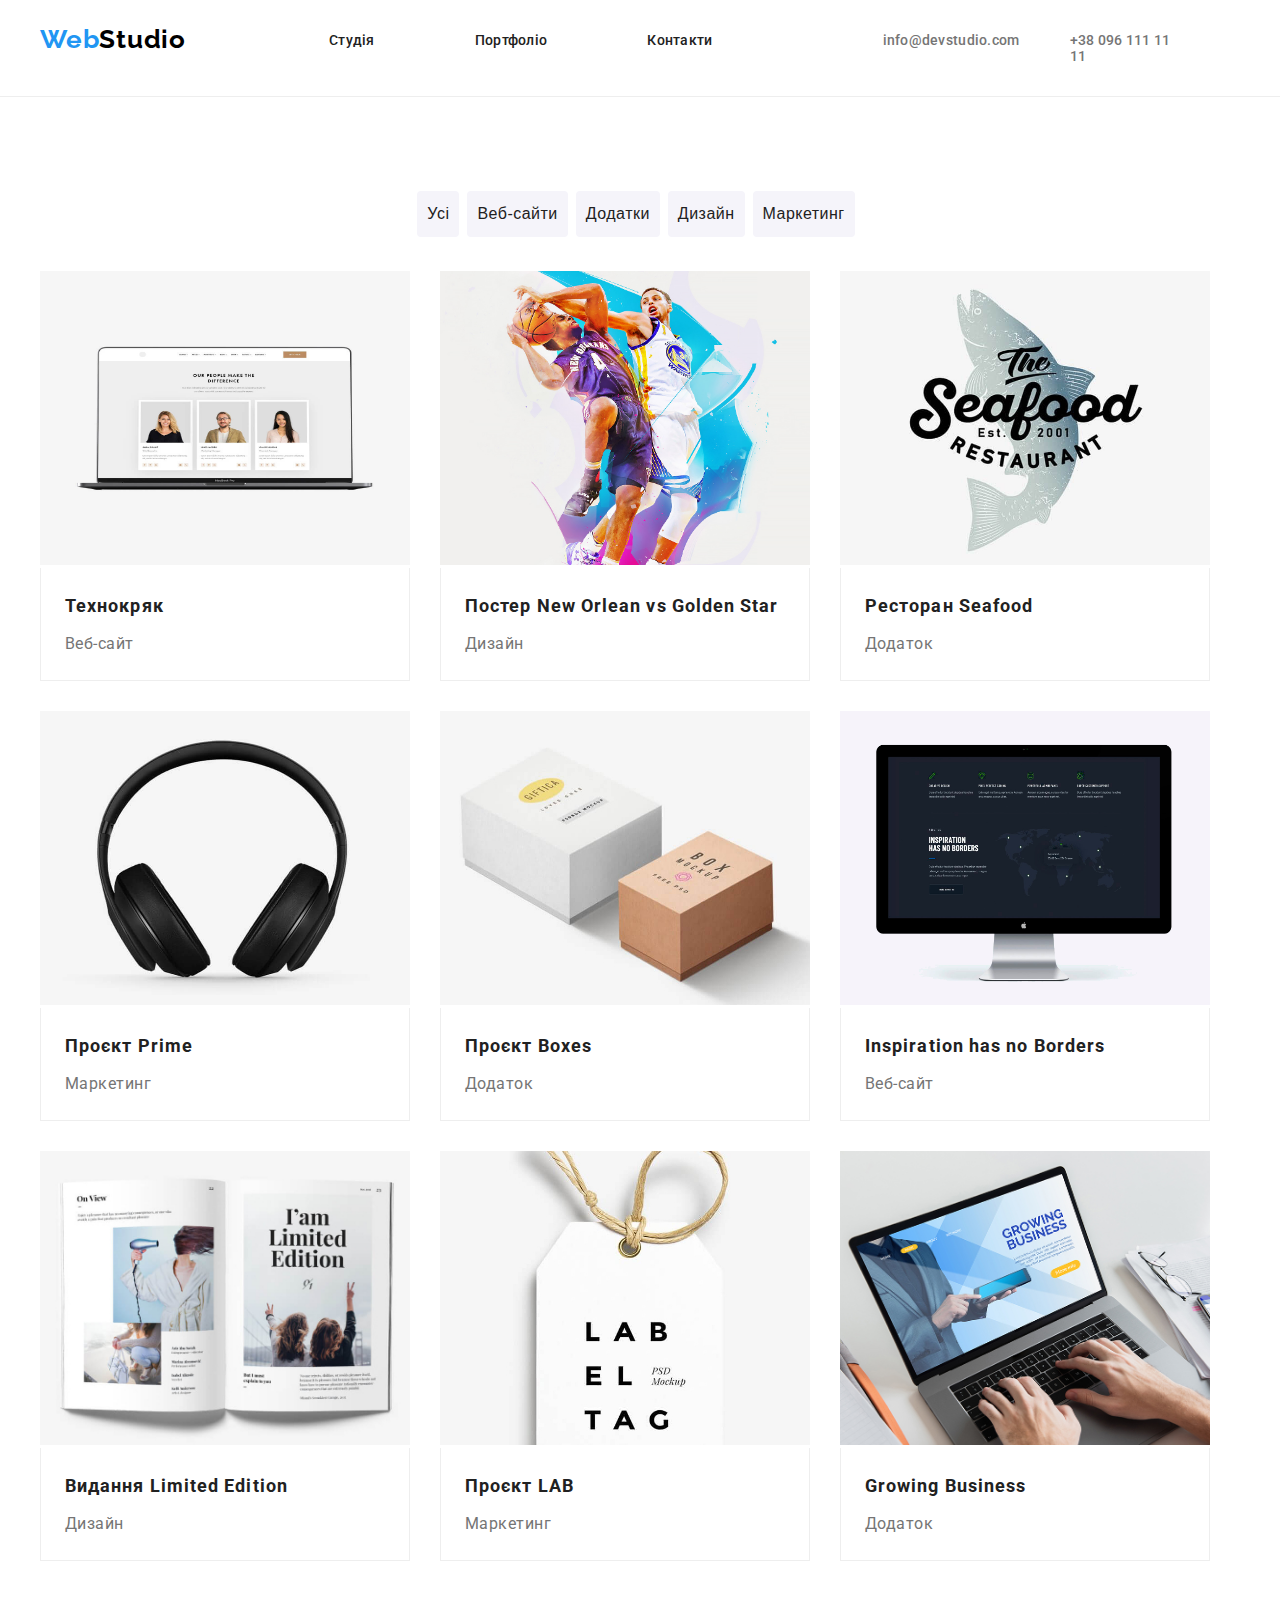
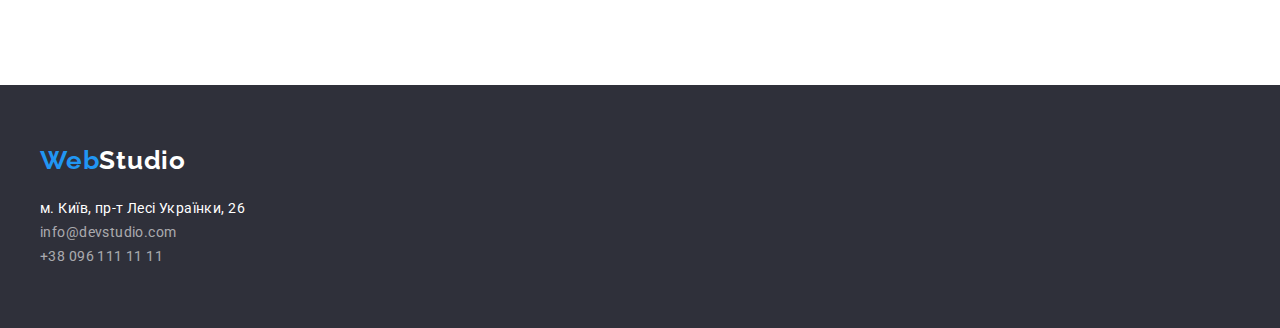
==== portfolio.html @ 60e3693d "main" ====
<!DOCTYPE html>
<html lang="en">
<head>
    <meta charset="UTF-8">
    <meta http-equiv="X-UA-Compatible" content="IE=edge">
    <meta name="viewport" content="width=device-width, initial-scale=1.0">
    <title>Портфоліо</title>
    <link rel="stylesheet" href="./css/style.css" />
        <link href="https://fonts.googleapis.com/css2?family=Roboto:wght@400;500;700;900&display=swap" rel="stylesheet"/>
        <link href="https://fonts.googleapis.com/css2?family=Raleway:wght@700&display=swap" rel="stylesheet">
</head>
<body>
            <!--HEADER-->
    <header class = "header">
            <div class = "container">
                <nav class = "header-direction">
                        <a href = "Logo" class = "logo">Web<span style = "color: black">Studio</span></a> 
                <ul class = "social-links">
                        <li><a href = "index.html">Студія</a></li>
                        <li><a href = "portfolio.html">Портфоліо</a></li>
                        <li><a href = "">Контакти</a></li>
                </ul>
                    <ul class = "contact">
                        <li><a href = "mailto: info@devstudio.com">info@devstudio.com</a></li>
                        <li><a href = "tel: +38 096 111 11 11">+38 096 111 11 11</a></li>
                    </ul>             
                </nav>
            </div>
    </header>
            <!--MAIN-->
<main>
    <section class = "selection">
            <div class = "container">
                <ul class = "portfolio-buttons-menu">
                    <li><button type ="button" class ="second-button">Усі</button></li>
                    <li><button type ="button" class ="second-button">Веб-сайти</button></li>
                    <li><button type ="button" class ="second-button">Додатки</button></li>
                    <li><button type ="button" class ="second-button">Дизайн</button></li>
                    <li><button type ="button" class ="second-button">Маркетинг</button></li>
                </ul>
                <ul class = "card-box">
                                    <!--1-->
                    <li class = "second-card">
                        <img src="./images/f1.jpg" class = "img" alt="Компьютер" />
                        <h3>Технокряк</h3>
                        <p>Веб-сайт</p>
                    </li>
                                    <!--2-->
                    <li class = "second-card">
                        <img src="./images/f2.jpg" class = "img" alt="Баскетбол"/>
                        <h3>Постер New Orlean vs Golden Star</h3>
                        <p>Дизайн</p>
                    </li>
                                    <!--3-->
                    <li class = "second-card">
                        <img src="./images/f3.jpg" class = "img" alt="Рыба"/>
                        <h3>Ресторан Seafood</h3>
                        <p>Додаток</p>
                    </li>
                                    <!--4-->
                    <li class = "second-card">
                        <img src="./images/f4.jpg" class = "img" alt="Наушники"/>
                        <h3>Проєкт Prime</h3>
                        <p>Маркетинг</p>
                    </li>
                                    <!--5-->
                    <li class = "second-card">
                        <img src="./images/f5.jpg" class = "img" alt="Коробки"/>
                        <h3>Проєкт Boxes</h3>
                        <p>Додаток</p>
                    </li>
                                    <!--6-->
                    <li class = "second-card">
                        <img src="./images/f6.jpg" class = "img" alt="Монитор"/>
                        <h3>Inspiration has no Borders</h3>
                        <p>Веб-сайт</p>
                    </li>
                                    <!--7-->
                    <li class = "second-card">
                        <img src="./images/f7.jpg" class = "img" alt="Журнал"/>
                        <h3>Видання Limited Edition</h3>
                        <p>Дизайн</p>
                    </li>
                                    <!--8-->
                    <li class = "second-card">
                        <img src="./images/f8.jpg" class = "img" alt="Бирка"/>
                        <h3>Проєкт LAB</h3>
                        <p>Маркетинг</p>
                    </li>
                                    <!--9-->
                    <li class = "second-card">
                        <img src="./images/f9.jpg" class = "img" alt="Ноутбук"/>
                        <h3>Growing Business</h3>
                        <p>Додаток</p>
                    </li>
                </ul>
    </section>
</main>
            <!--FOOTER-->
    <footer class = "footer">
            <div class = "footer-direction">
                <div class = "container">
                    <a href="logo" class = "footer-logo">Web<span style = "color: white">Studio</span></a>
                <address class = "footer-text">
                        <p>м. Київ, пр-т Лесі Українки, 26</p>
                            <ul>
                                <li><a href="mailto:info@devstudio.com">info@devstudio.com</a></li>
                                <li><a href="tel:+38 096 111 11 11">+38 096 111 11 11</a></li>
                            </ul>
                </address>
            </div>
        </div>
    </footer>      
</body>
</html>
---- css/style.css ----
html, body, div, span, applet, object, iframe,
h1, h2, h3, h4, h5, h6, p, blockquote, pre,
a, abbr, acronym, address, big, cite, code,
del, dfn, em, img, ins, kbd, q, s, samp,
small, strike, strong, sub, sup, tt, var,
b, u, i, center,
dl, dt, dd, ol, ul, li,
fieldset, form, label, legend, input, textarea,
table, caption, tbody, tfoot, thead, tr, th, td,
article, aside, canvas, details, embed, 
figure, figcaption, footer, header, hgroup, 
menu, nav, output, ruby, section, summary,
time, mark, audio, video {
	margin: 0;
	padding: 0;
	border: 0;
	font-size: 100%;
	font: inherit;
	vertical-align: baseline;
	box-sizing: border-box;
}
/* HTML5 display-role reset for older browsers */
article, aside, details, figcaption, figure, 
footer, header, hgroup, menu, nav, section {
	display: block;
}
body {
	line-height: 1;
}

a {
    text-decoration: none;
}

ol, ul {
	list-style: none;
}
blockquote, q {
	quotes: none;
}
blockquote:before, blockquote:after,
q:before, q:after {
	content: '';
	content: none;
}
table {
	border-collapse: collapse;
	border-spacing: 0;
}
body {
    font-family: "Roboto", sans-serif;
    background-color: var(--brand-main-color);
}

:root {
    --brand-main-color: #ffffff;
    --brand-text: #212121;
    --brand-allocations: #757575;
    --brand-link: #2196F3;
}



.container {
    display: flex;
    flex-direction: column;
    justify-content: center;
    align-items: center;
    margin: 0 auto;
    width: 1200px;
}

.selection {
    padding-top: 94px;
    padding-bottom: 94px;
}

.header {
    border-bottom: 1px;
    border-style: solid;
    border-color:#EEEEEE;
}
.header-direction {
    display: flex;
}
.logo {
    text-decoration: none;
    font-family: "Raleway";
    font-style: normal;
    font-weight: 700;
    font-size: 26px;
    line-height: 31px;
    letter-spacing: 0.03em;
    color: #2196F3;
    
    display: flex;
    margin-top: 24px;
    margin-bottom: 25px;
}
.social-links {
    list-style: none;

    display: flex;
    margin-left: 93px;

    margin-top: 32px;
    margin-bottom: 32px;
}
.social-links a {
    text-decoration: none;
    font-style: normal;
    font-size: 14px;
    line-height: 16px;
    font-weight: 500;
    letter-spacing: 0.02em;
    color: var(--brand-text);
    
    margin: 50px;
}
.social-links :hover {
    color: var(--brand-link);
}
.contact {
    list-style: none;

    display: flex;
    margin-left: 120px;
    margin-top: 32px;
    margin-bottom: 32px;
}
.contact a{
    text-decoration: none;
    font-style: normal;
    font-weight: 500;
    font-size: 14px;
    line-height: 16px;
    letter-spacing: 0.02em;
    color: var(--brand-allocations);

    margin-right: 50px;
}
.contact :hover {
    color: var(--brand-link);
}

.background {
    margin-top: 200px;
    margin-bottom: 200px;
}

.first-title {
    font-style: normal;
    font-weight: 900;
    font-size: 44px;
    line-height: 60px;
    text-align: center;
    letter-spacing: 0.06em;
    text-transform: uppercase;
    color: var(--brand-text);

    display: flex;
}

.button {
    width: 216px;
    height: 50px;
    background-color: var(--brand-link);
    border-radius: 4px;
    border: 0px;
        font-style: normal;
        font-weight: 700;
        font-size: 16px;
        line-height: 30px;
    color: white;
    box-shadow: 0px 4px 4px 0px #00000026;
    cursor: pointer;

    margin-top: 30px;
}

.information {
    display: flex;
    
}

.information h3 {
    font-size: 14px;
    font-style: normal;
    font-weight: 700;
    line-height: 16px;
    letter-spacing: 0.03em;
    text-transform: uppercase;
    color: var(--brand-text);
}

.information p {
    font-style: normal;
    font-weight: 400;
    font-size: 14px;
    line-height: 24px;
    letter-spacing: 0.03em;
    color: var(--brand-allocations);

    margin-right: 30px;
    margin-top: 10px;
}

.title {
    font-style: normal;
    font-weight: 700;
    font-size: 36px;
    line-height: 42px;
    letter-spacing: 0.03em;
    color: var(--brand-text);
    
    margin-bottom: 50px;
}
.images-page-one { 
    display: flex;
    
}
.images-page-one img { 
    width: 370px; 
    height: 294px;
    margin: 30px;

}
.selection-color {
    background-color: #F5F4FA;
}
.title-two {
    font-size: 36px;
    font-style: Bold;
    line-height: 1.6;
    display: flex;
    justify-content: center;
    align-items: center;
   
}
.our-team {
    display: flex;
}
.our-team h3 {
    font-style: normal;
    font-weight: 500;
    font-size: 16px;
    line-height: 19px;
    letter-spacing: 0.03em;
    text-align: center;
    color: var(--brand-text);
    
    margin-top: 30px;
}

.our-team p {
    font-style: normal;
    font-weight: 400;
    font-size: 16px;
    line-height: 19px;
    letter-spacing: 0.03em;
    color: var(--brand-allocations);

    margin-top: 10px;
    padding-bottom: 30px;
    text-align: center;


}
.our-text-direction {
    display: flex;
    flex-direction: column;
    justify-content: center;
    align-items: center;
}
.card-our {
    background-color: var(--brand-main-color);
    border: 2px solid #EEEEEE;
    border-radius: 3px;
    box-shadow: 0px 2px 1px 0px #00000033;

    margin: 30px;
}
.background-color {
    background: #F5F4FA;
}
.footer {
    background: #2F303A;
}
.footer-direction > .container {
    display: flex;
    flex-direction: column;
    justify-content: center;
    align-items: flex-start;
}
.footer-logo {
    font-family: "Raleway";
    font-style: normal;
    font-weight: 700;
    font-size: 26px;
    line-height: 31px;
    color: var(--brand-link);
    letter-spacing: 0.03em;

    margin-top: 60px;
}
.footer-text {
    margin-bottom: 60px;
}
.footer-text p {
    font-style: normal;
    font-weight: 400;
    font-size: 14px;
    line-height: 24px;
    color: var(--brand-main-color);
    letter-spacing: 0.03em;
    margin-top: 20px;
}
.footer-text a {
    font-style: normal;
    font-weight: 400;
    font-size: 14px;
    line-height: 24px;
    letter-spacing: 0.03em;
    color: rgba(255, 255, 255, 0.6);
    margin-top: 9px;
}
.footer-text a:hover {
    color: var(--brand-link);
}
.container-second-page {
    display: flex;
    flex-direction: column;
    justify-content: space-evenly;
    align-items: flex-start;
}
.portfolio-buttons-menu {
    display: flex;
    margin-bottom: 34px;
}
.second-button {
    list-style: none;
    font-style: normal;
    font-weight: 500;
    font-size: 16px;
    line-height: 26px;
    letter-spacing: 0.03em;
    text-align: center;
    background-color: #F5F4FA;
    border-radius: 4px;
    border: 0px;
    color: var(--brand-text);
    cursor: pointer;

    padding: 10px;
    margin-right: 8px; 
}   
.second-button:hover {
    background-color: var(--brand-link);
    color: white;
}
.direction {
    list-style: none;
    display: flex;
    justify-content: center;
    align-items: center;
    
    margin-top: 94px;
    margin-bottom: 34px;
}
.card-box {

    display: flex;
    flex-wrap: wrap;
    
}

.second-card{
    box-sizing: border-box;
    border-bottom: 1px;
    border-style: solid;
    border-color: #EEEEEE;
    background: #FFFFFF;
    
    margin-bottom: 30px;
    margin-right: 30px;
}
.img {
    width: 370px;
    height: 294px;
}

.second-card h3 {
    border-left: 1px;
    border-right: 1px;
    border-style: solid;
    border-color: #EEEEEE;
    font-style: normal;
    font-size: 18px;
    font-weight: 700;
    line-height: 36px;
    letter-spacing: 0.06em;
    color: var(--brand-text);

    padding-top: 20px;
    padding-left: 24px;
}
.second-card p {
    border-left: 1px;
    border-right: 1px;
    border-style: solid;
    border-color: #EEEEEE;
    font-style: normal;
    font-weight: 400;
    font-size: 16px;
    line-height: 30px;
    line-height: 2.0;
    letter-spacing: 0.03em;
    color: var(--brand-allocations);

    padding-top: 4px;
    padding-left: 24px;
    padding-bottom: 20px;
}
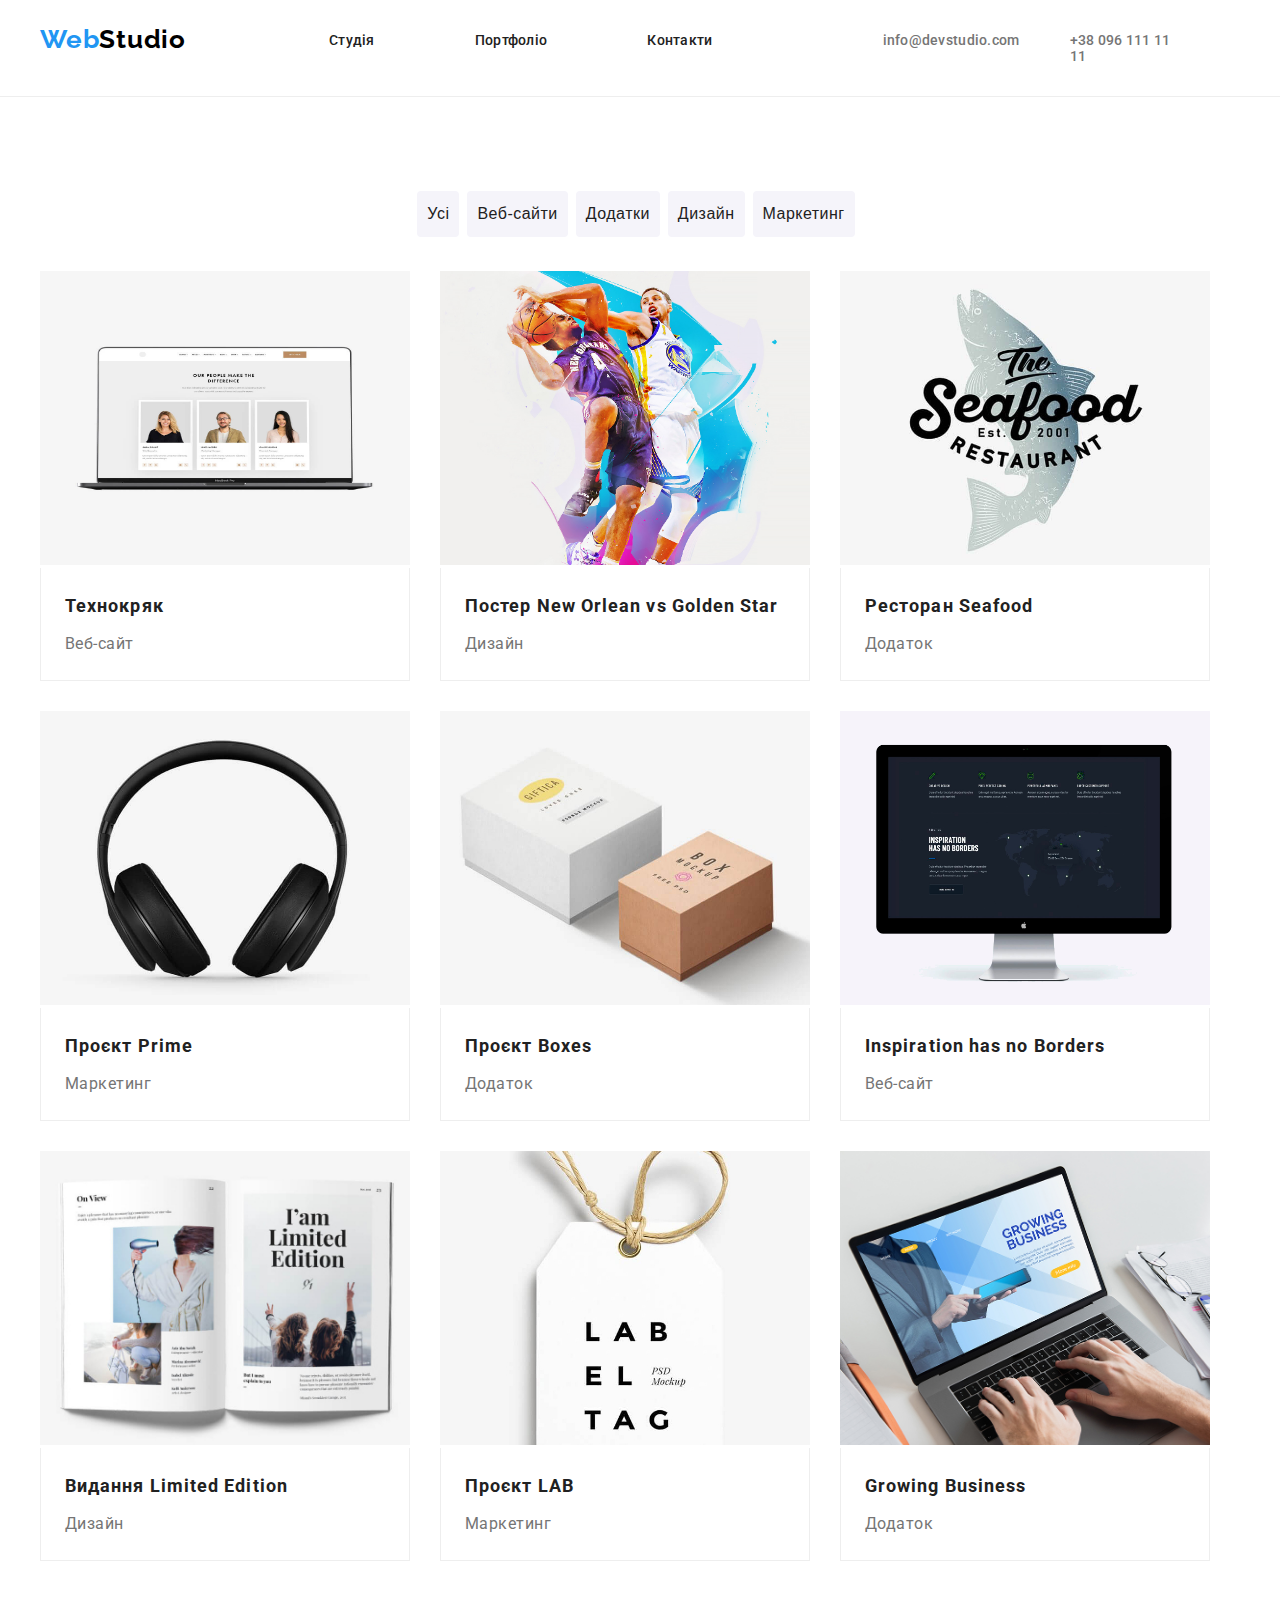
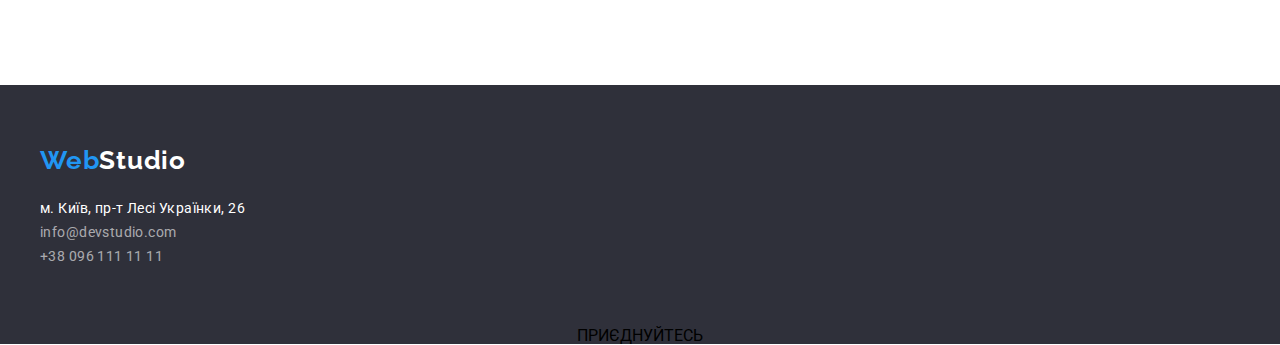
==== commit d319e371: "main" ====
--- a/portfolio.html
+++ b/portfolio.html
@@ -38,57 +38,57 @@
                     <li><button type ="button" class ="second-button">Дизайн</button></li>
                     <li><button type ="button" class ="second-button">Маркетинг</button></li>
                 </ul>
-                <ul class = "card-box">
+                <ul class = "card-box grid">
                                     <!--1-->
-                    <li class = "second-card">
+                    <li class = "second-card grid-iteam">
                         <img src="./images/f1.jpg" class = "img" alt="Компьютер" />
                         <h3>Технокряк</h3>
                         <p>Веб-сайт</p>
                     </li>
                                     <!--2-->
-                    <li class = "second-card">
+                    <li class = "second-card grid-iteam">
                         <img src="./images/f2.jpg" class = "img" alt="Баскетбол"/>
                         <h3>Постер New Orlean vs Golden Star</h3>
                         <p>Дизайн</p>
                     </li>
                                     <!--3-->
-                    <li class = "second-card">
+                    <li class = "second-card grid-iteam">
                         <img src="./images/f3.jpg" class = "img" alt="Рыба"/>
                         <h3>Ресторан Seafood</h3>
                         <p>Додаток</p>
                     </li>
                                     <!--4-->
-                    <li class = "second-card">
+                    <li class = "second-card grid-iteam">
                         <img src="./images/f4.jpg" class = "img" alt="Наушники"/>
                         <h3>Проєкт Prime</h3>
                         <p>Маркетинг</p>
                     </li>
                                     <!--5-->
-                    <li class = "second-card">
+                    <li class = "second-card grid-iteam">
                         <img src="./images/f5.jpg" class = "img" alt="Коробки"/>
                         <h3>Проєкт Boxes</h3>
                         <p>Додаток</p>
                     </li>
                                     <!--6-->
-                    <li class = "second-card">
+                    <li class = "second-card grid-iteam">
                         <img src="./images/f6.jpg" class = "img" alt="Монитор"/>
                         <h3>Inspiration has no Borders</h3>
                         <p>Веб-сайт</p>
                     </li>
                                     <!--7-->
-                    <li class = "second-card">
+                    <li class = "second-card grid-iteam">
                         <img src="./images/f7.jpg" class = "img" alt="Журнал"/>
                         <h3>Видання Limited Edition</h3>
                         <p>Дизайн</p>
                     </li>
                                     <!--8-->
-                    <li class = "second-card">
+                    <li class = "second-card grid-iteam">
                         <img src="./images/f8.jpg" class = "img" alt="Бирка"/>
                         <h3>Проєкт LAB</h3>
                         <p>Маркетинг</p>
                     </li>
                                     <!--9-->
-                    <li class = "second-card">
+                    <li class = "second-card grid-iteam">
                         <img src="./images/f9.jpg" class = "img" alt="Ноутбук"/>
                         <h3>Growing Business</h3>
                         <p>Додаток</p>
@@ -97,19 +97,26 @@
     </section>
 </main>
             <!--FOOTER-->
-    <footer class = "footer">
-            <div class = "footer-direction">
-                <div class = "container">
-                    <a href="logo" class = "footer-logo">Web<span style = "color: white">Studio</span></a>
-                <address class = "footer-text">
-                        <p>м. Київ, пр-т Лесі Українки, 26</p>
-                            <ul>
-                                <li><a href="mailto:info@devstudio.com">info@devstudio.com</a></li>
-                                <li><a href="tel:+38 096 111 11 11">+38 096 111 11 11</a></li>
-                            </ul>
-                </address>
-            </div>
-        </div>
-    </footer>      
+            <footer class = "footer">
+                <section class = "secound-footer-selection">
+                    <div class = "footer-direction">
+                        <div class = "container">
+                            <a href="logo" class = "footer-logo">Web<span style = "color: white">Studio</span></a>
+                            <address class = "footer-text">
+                                    <p>м. Київ, пр-т Лесі Українки, 26</p>
+                                <ul>
+                                    <li><a href="mailto:info@devstudio.com">info@devstudio.com</a></li>
+                                    <li><a href="tel:+38 096 111 11 11">+38 096 111 11 11</a></li>
+                                </ul>
+                            </address>
+                        </div>
+                    </div>
+                </section>
+                <section>
+                    <div class = "container">
+                            <h5>ПРИЄДНУЙТЕСЬ</h5>
+                    </div>
+                </section>
+            </footer>      
 </body>
 </html>--- a/css/style.css
+++ b/css/style.css
@@ -280,6 +280,7 @@
 
     margin: 30px;
 }
+
 .background-color {
     background: #F5F4FA;
 }
@@ -306,6 +307,16 @@
 .footer-text {
     margin-bottom: 60px;
 }
+.footer-text h5 {
+    font-family: "Roboto";
+    font-style: normal;
+    font-weight: 700;
+    font-size: 14px;
+    line-height: 16px;
+    letter-spacing: 0.03em;
+    color: #FFFFFF;
+
+}
 .footer-text p {
     font-style: normal;
     font-weight: 400;
@@ -326,6 +337,9 @@
 }
 .footer-text a:hover {
     color: var(--brand-link);
+}
+.footer-join > .container{
+    
 }
 .container-second-page {
     display: flex;
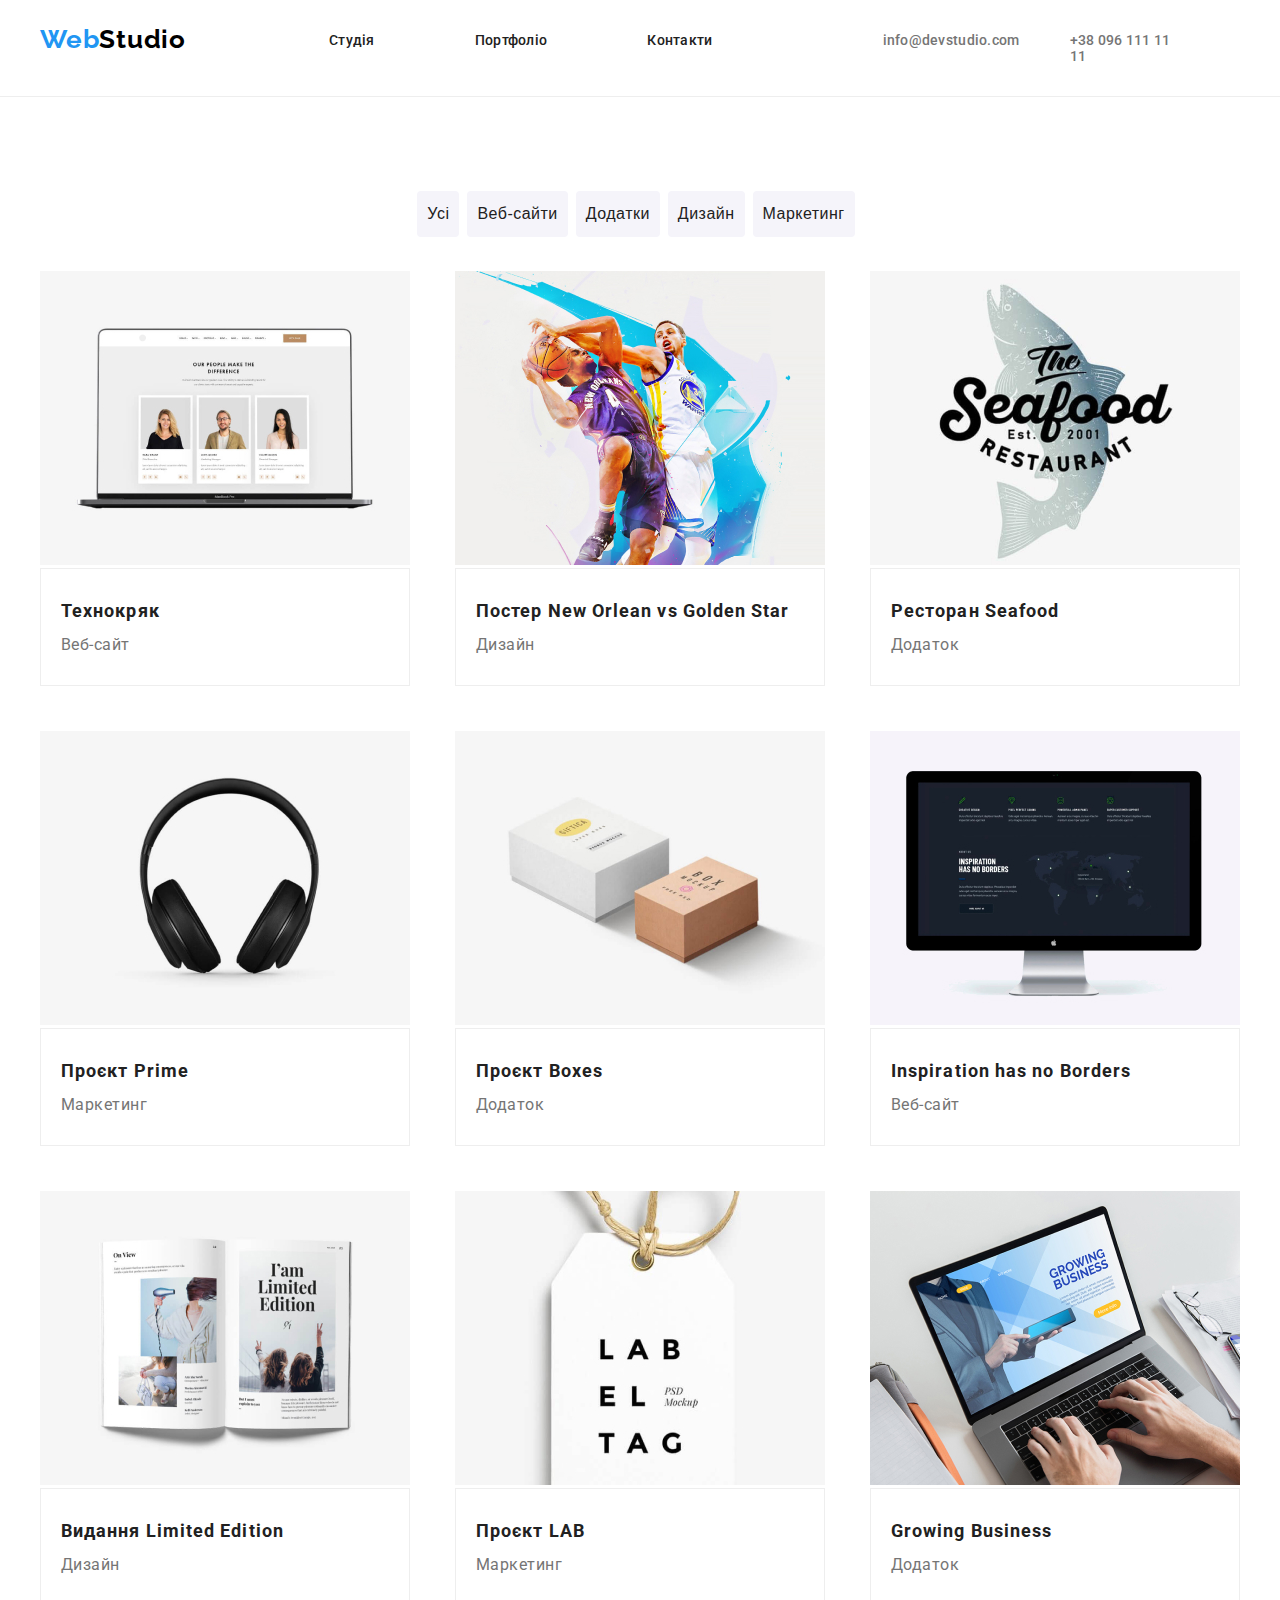
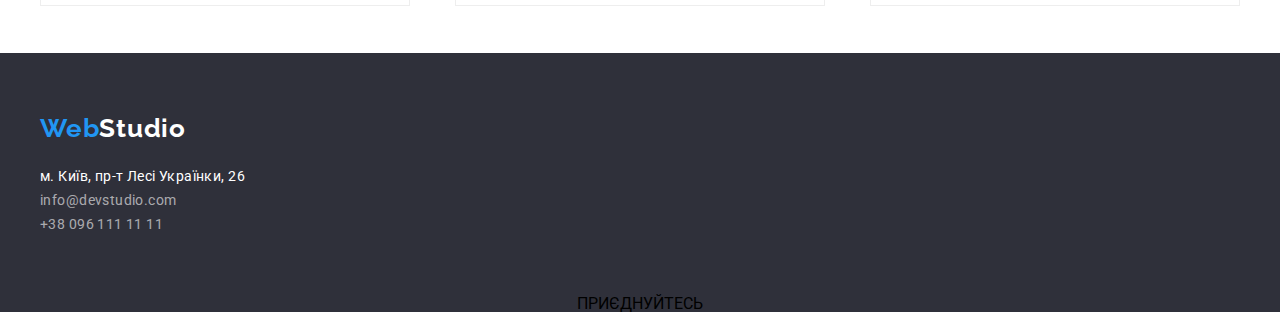
==== commit 1d5b09f0: "main" ====
--- a/portfolio.html
+++ b/portfolio.html
@@ -42,56 +42,74 @@
                                     <!--1-->
                     <li class = "second-card grid-iteam">
                         <img src="./images/f1.jpg" class = "img" alt="Компьютер" />
-                        <h3>Технокряк</h3>
-                        <p>Веб-сайт</p>
+                        <div class = "text-border">
+                            <h3>Технокряк</h3>
+                            <p>Веб-сайт</p>
+                        </div>
                     </li>
                                     <!--2-->
                     <li class = "second-card grid-iteam">
                         <img src="./images/f2.jpg" class = "img" alt="Баскетбол"/>
-                        <h3>Постер New Orlean vs Golden Star</h3>
-                        <p>Дизайн</p>
+                        <div class = "text-border">
+                            <h3>Постер New Orlean vs Golden Star</h3>
+                            <p>Дизайн</p>
+                        </div>
                     </li>
                                     <!--3-->
                     <li class = "second-card grid-iteam">
                         <img src="./images/f3.jpg" class = "img" alt="Рыба"/>
-                        <h3>Ресторан Seafood</h3>
-                        <p>Додаток</p>
+                        <div class = "text-border">
+                            <h3>Ресторан Seafood</h3>
+                            <p>Додаток</p>
+                        </div>    
                     </li>
                                     <!--4-->
                     <li class = "second-card grid-iteam">
                         <img src="./images/f4.jpg" class = "img" alt="Наушники"/>
-                        <h3>Проєкт Prime</h3>
-                        <p>Маркетинг</p>
+                        <div class = "text-border">
+                            <h3>Проєкт Prime</h3>
+                            <p>Маркетинг</p>
+                        </div>   
                     </li>
                                     <!--5-->
                     <li class = "second-card grid-iteam">
                         <img src="./images/f5.jpg" class = "img" alt="Коробки"/>
-                        <h3>Проєкт Boxes</h3>
-                        <p>Додаток</p>
+                        <div class = "text-border">   
+                            <h3>Проєкт Boxes</h3>
+                            <p>Додаток</p>
+                        </div>
                     </li>
                                     <!--6-->
                     <li class = "second-card grid-iteam">
                         <img src="./images/f6.jpg" class = "img" alt="Монитор"/>
-                        <h3>Inspiration has no Borders</h3>
-                        <p>Веб-сайт</p>
+                        <div class = "text-border">
+                            <h3>Inspiration has no Borders</h3>
+                            <p>Веб-сайт</p>
+                        </div>
                     </li>
                                     <!--7-->
                     <li class = "second-card grid-iteam">
                         <img src="./images/f7.jpg" class = "img" alt="Журнал"/>
-                        <h3>Видання Limited Edition</h3>
-                        <p>Дизайн</p>
+                        <div class = "text-border">
+                            <h3>Видання Limited Edition</h3>
+                            <p>Дизайн</p>
+                        </div>
                     </li>
                                     <!--8-->
                     <li class = "second-card grid-iteam">
                         <img src="./images/f8.jpg" class = "img" alt="Бирка"/>
-                        <h3>Проєкт LAB</h3>
-                        <p>Маркетинг</p>
+                        <div class = "text-border">
+                            <h3>Проєкт LAB</h3>
+                            <p>Маркетинг</p>
+                        </div>
                     </li>
                                     <!--9-->
                     <li class = "second-card grid-iteam">
                         <img src="./images/f9.jpg" class = "img" alt="Ноутбук"/>
-                        <h3>Growing Business</h3>
-                        <p>Додаток</p>
+                        <div class = "text-border">
+                            <h3>Growing Business</h3>
+                            <p>Додаток</p>
+                        </div>
                     </li>
                 </ul>
     </section>
--- a/css/style.css
+++ b/css/style.css
@@ -57,9 +57,20 @@
     --brand-text: #212121;
     --brand-allocations: #757575;
     --brand-link: #2196F3;
-}
-
-
+
+    --iteams: 3;
+    --wrap: 45px;
+}
+
+.grid {
+    display: flex;
+    flex-wrap: wrap;
+    margin: calc(-1 * var(--wrap) / 2);
+}
+.grid-iteam {
+    flex-basis: calc((100% - var(--wrap) * var(--iteams)) / var(--iteams));
+    margin: calc(var(--wrap) / 2);
+}
 
 .container {
     display: flex;
@@ -72,6 +83,15 @@
 
 .selection {
     padding-top: 94px;
+    padding-bottom: 47px;
+}
+
+.selection-buttom {
+    padding-top: 47px;
+    padding-bottom: 94px;
+}
+.selection-up {
+    padding-top: 94px;
     padding-bottom: 94px;
 }
 
@@ -121,8 +141,6 @@
     color: var(--brand-link);
 }
 .contact {
-    list-style: none;
-
     display: flex;
     margin-left: 120px;
     margin-top: 32px;
@@ -147,7 +165,14 @@
     margin-top: 200px;
     margin-bottom: 200px;
 }
-
+.selection-background {
+    background-image: url(../images/Img.png);
+    background-repeat: no-repeat;
+    background-position: 50% 0%;
+    background-size: cover;
+    padding-top: 200px;
+    padding-bottom: 200px;
+}
 .first-title {
     font-style: normal;
     font-weight: 900;
@@ -156,9 +181,8 @@
     text-align: center;
     letter-spacing: 0.06em;
     text-transform: uppercase;
-    color: var(--brand-text);
-
-    display: flex;
+    color: var( --brand-main-color);
+    width: 696px;
 }
 
 .button {
@@ -167,20 +191,18 @@
     background-color: var(--brand-link);
     border-radius: 4px;
     border: 0px;
-        font-style: normal;
-        font-weight: 700;
-        font-size: 16px;
-        line-height: 30px;
-    color: white;
+    font-style: normal;
+    font-weight: 700;
+    font-size: 16px;
+    line-height: 30px;
+    color: var(--brand-main-color);
     box-shadow: 0px 4px 4px 0px #00000026;
     cursor: pointer;
 
     margin-top: 30px;
 }
-
 .information {
     display: flex;
-    
 }
 
 .information h3 {
@@ -191,6 +213,7 @@
     letter-spacing: 0.03em;
     text-transform: uppercase;
     color: var(--brand-text);
+    width: 270px;
 }
 
 .information p {
@@ -201,7 +224,6 @@
     letter-spacing: 0.03em;
     color: var(--brand-allocations);
 
-    margin-right: 30px;
     margin-top: 10px;
 }
 
@@ -215,16 +237,8 @@
     
     margin-bottom: 50px;
 }
-.images-page-one { 
-    display: flex;
-    
-}
-.images-page-one img { 
-    width: 370px; 
-    height: 294px;
-    margin: 30px;
-
-}
+
+
 .selection-color {
     background-color: #F5F4FA;
 }
@@ -237,62 +251,72 @@
     align-items: center;
    
 }
+
 .our-team {
     display: flex;
-}
-.our-team h3 {
-    font-style: normal;
-    font-weight: 500;
-    font-size: 16px;
-    line-height: 19px;
-    letter-spacing: 0.03em;
-    text-align: center;
-    color: var(--brand-text);
-    
-    margin-top: 30px;
-}
-
-.our-team p {
-    font-style: normal;
-    font-weight: 400;
-    font-size: 16px;
-    line-height: 19px;
-    letter-spacing: 0.03em;
-    color: var(--brand-allocations);
-
-    margin-top: 10px;
-    padding-bottom: 30px;
-    text-align: center;
-
-
-}
-.our-text-direction {
-    display: flex;
-    flex-direction: column;
-    justify-content: center;
-    align-items: center;
+    flex-wrap: wrap;
+    margin: -15px;
 }
 .card-our {
     background-color: var(--brand-main-color);
     border: 2px solid #EEEEEE;
     border-radius: 3px;
     box-shadow: 0px 2px 1px 0px #00000033;
-
-    margin: 30px;
-}
-
+    
+    flex-basis: calc((100% - 30 * 4) / 4);
+    margin: 15px;
+}
+
+.our-team h3 {
+    font-style: normal;
+    font-weight: 500;
+    font-size: 16px;
+    line-height: 19px;
+    letter-spacing: 0.03em;
+    text-align: center;
+    color: var(--brand-text);
+
+    margin-top: 30px;
+}
+
+.our-team p {
+    font-style: normal;
+    font-weight: 400;
+    font-size: 16px;
+    line-height: 19px;
+    letter-spacing: 0.03em;
+    color: var(--brand-allocations);
+
+    margin-top: 10px;
+    padding-bottom: 30px;
+    text-align: center;
+}
+.our-text-direction {
+    display: flex;
+    flex-direction: column;
+    justify-content: center;
+    align-items: center;
+}
 .background-color {
     background: #F5F4FA;
 }
+
 .footer {
     background: #2F303A;
 }
+
+.secound-footer-selection {
+    padding-top: 60px;
+    padding-bottom: 60px;
+}
+
 .footer-direction > .container {
     display: flex;
     flex-direction: column;
     justify-content: center;
     align-items: flex-start;
 }
+
 .footer-logo {
     font-family: "Raleway";
     font-style: normal;
@@ -301,22 +325,8 @@
     line-height: 31px;
     color: var(--brand-link);
     letter-spacing: 0.03em;
-
-    margin-top: 60px;
-}
-.footer-text {
-    margin-bottom: 60px;
-}
-.footer-text h5 {
-    font-family: "Roboto";
-    font-style: normal;
-    font-weight: 700;
-    font-size: 14px;
-    line-height: 16px;
-    letter-spacing: 0.03em;
-    color: #FFFFFF;
-
-}
+}
+
 .footer-text p {
     font-style: normal;
     font-weight: 400;
@@ -325,6 +335,7 @@
     color: var(--brand-main-color);
     letter-spacing: 0.03em;
     margin-top: 20px;
+    width: 231px;
 }
 .footer-text a {
     font-style: normal;
@@ -334,13 +345,12 @@
     letter-spacing: 0.03em;
     color: rgba(255, 255, 255, 0.6);
     margin-top: 9px;
+    width: 231px;
 }
 .footer-text a:hover {
     color: var(--brand-link);
 }
-.footer-join > .container{
-    
-}
+
 .container-second-page {
     display: flex;
     flex-direction: column;
@@ -381,33 +391,23 @@
     margin-top: 94px;
     margin-bottom: 34px;
 }
-.card-box {
-
-    display: flex;
-    flex-wrap: wrap;
-    
-}
 
 .second-card{
+    background: var(--brand-main-color);
+}
+
+.second-card:hover {
+    box-shadow: 0px 1px 1px rgba(0, 0, 0, 0.12), 0px 4px 4px rgba(0, 0, 0, 0.06), 1px 4px 6px rgba(0, 0, 0, 0.16);
+    cursor: pointer;
+}
+.text-border {
+    border: 1px;
     box-sizing: border-box;
-    border-bottom: 1px;
     border-style: solid;
     border-color: #EEEEEE;
-    background: #FFFFFF;
-    
-    margin-bottom: 30px;
-    margin-right: 30px;
-}
-.img {
-    width: 370px;
-    height: 294px;
-}
-
-.second-card h3 {
-    border-left: 1px;
-    border-right: 1px;
-    border-style: solid;
-    border-color: #EEEEEE;
+    padding: 24px 20px;
+}
+.text-border h3 {
     font-style: normal;
     font-size: 18px;
     font-weight: 700;
@@ -415,14 +415,9 @@
     letter-spacing: 0.06em;
     color: var(--brand-text);
 
-    padding-top: 20px;
-    padding-left: 24px;
-}
-.second-card p {
-    border-left: 1px;
-    border-right: 1px;
-    border-style: solid;
-    border-color: #EEEEEE;
+    
+}
+.text-border p {
     font-style: normal;
     font-weight: 400;
     font-size: 16px;
@@ -430,8 +425,4 @@
     line-height: 2.0;
     letter-spacing: 0.03em;
     color: var(--brand-allocations);
-
-    padding-top: 4px;
-    padding-left: 24px;
-    padding-bottom: 20px;
 }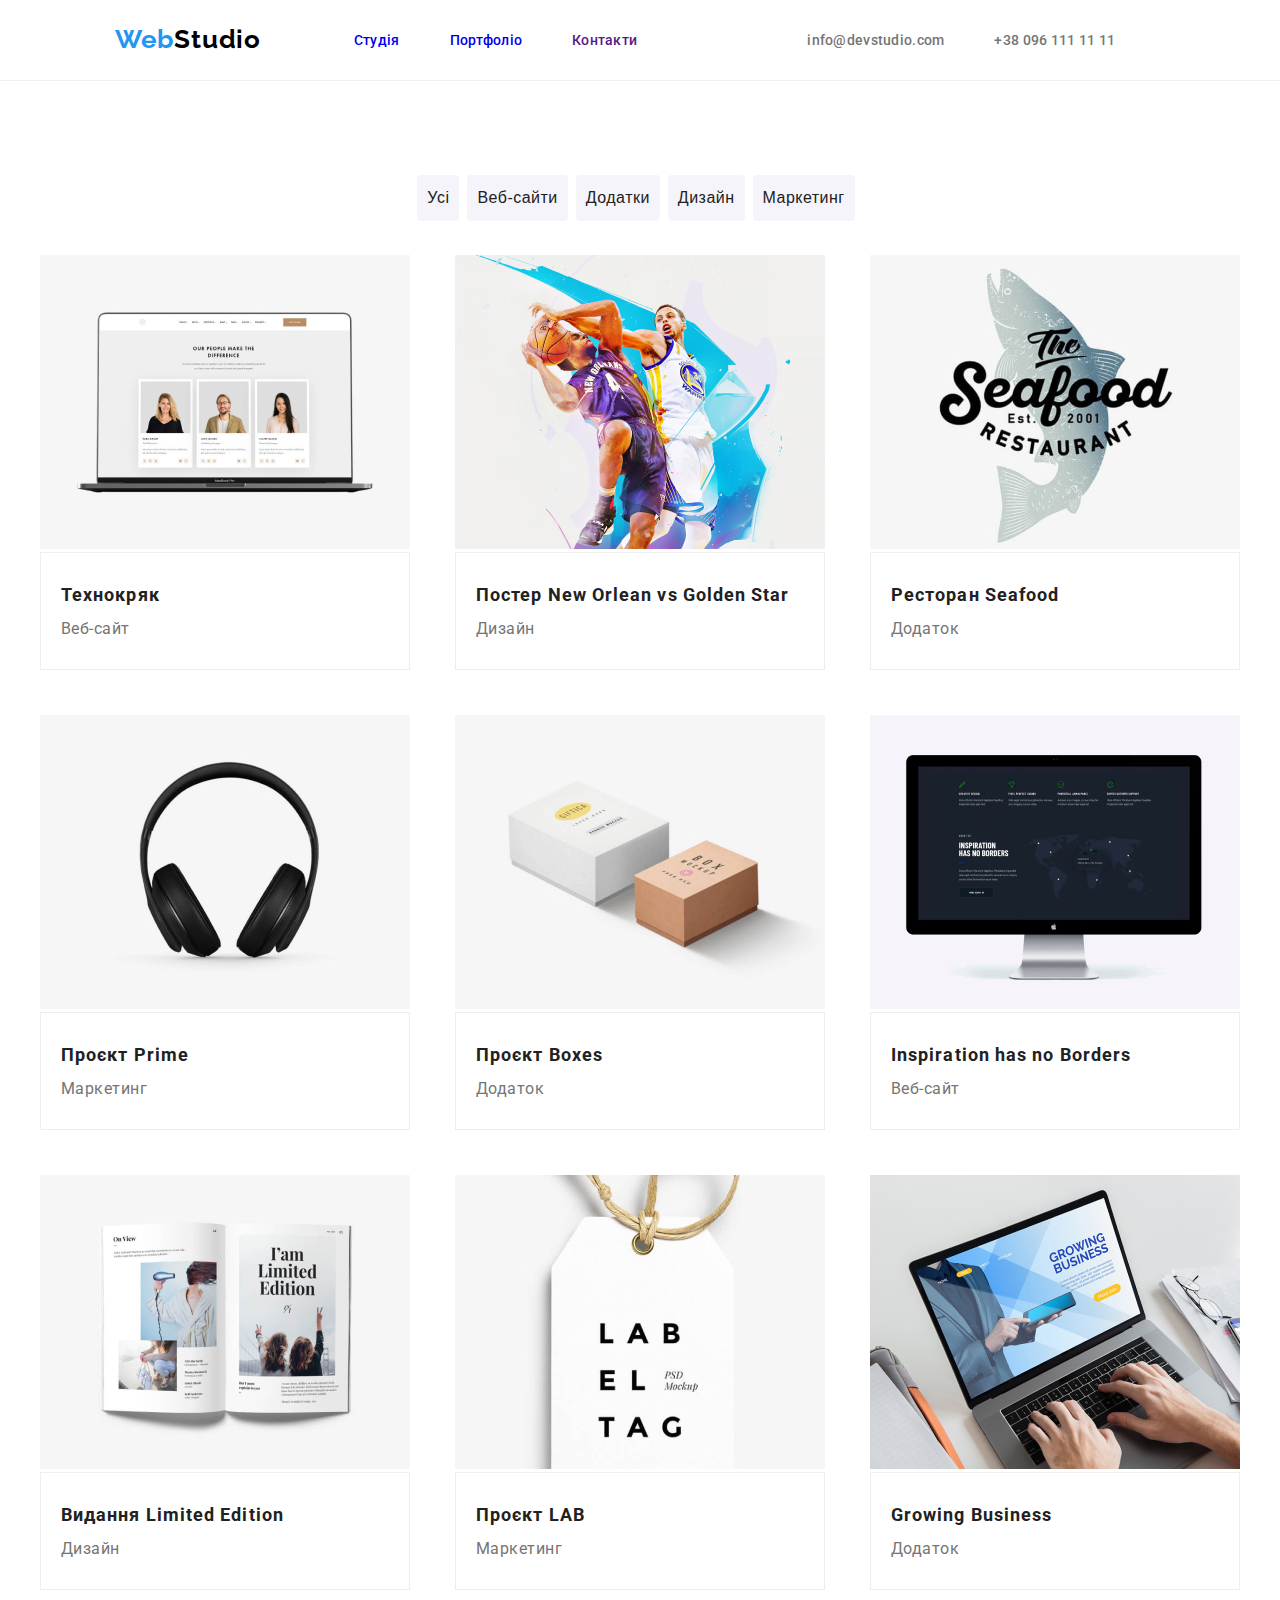
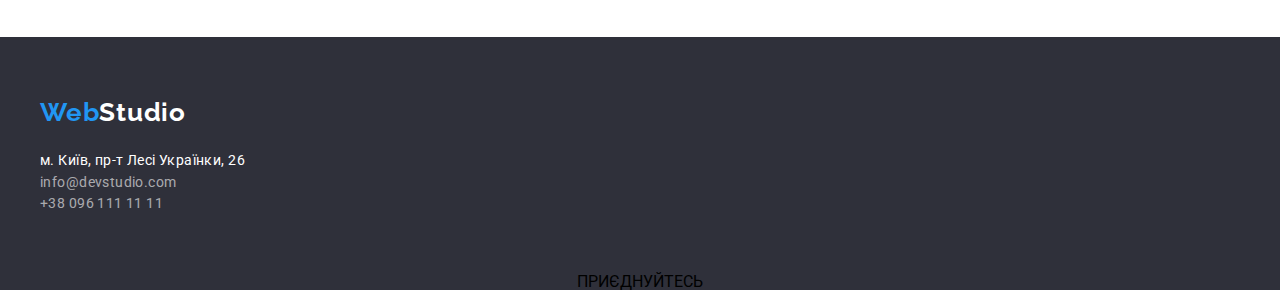
==== commit a1694ece: "main" ====
--- a/portfolio.html
+++ b/portfolio.html
@@ -16,13 +16,13 @@
                 <nav class = "header-direction">
                         <a href = "Logo" class = "logo">Web<span style = "color: black">Studio</span></a> 
                 <ul class = "social-links">
-                        <li><a href = "index.html">Студія</a></li>
-                        <li><a href = "portfolio.html">Портфоліо</a></li>
-                        <li><a href = "">Контакти</a></li>
+                        <li class = "header-p"><a href = "index.html">Студія</a></li>
+                        <li class = "header-p"><a href = "portfolio.html">Портфоліо</a></li>
+                        <li class = "header-p"><a href = "">Контакти</a></li>
                 </ul>
                     <ul class = "contact">
-                        <li><a href = "mailto: info@devstudio.com">info@devstudio.com</a></li>
-                        <li><a href = "tel: +38 096 111 11 11">+38 096 111 11 11</a></li>
+                        <li class = "contact-text"><a href = "mailto: info@devstudio.com">info@devstudio.com</a></li>
+                        <li class = "contact-text"><a href = "tel: +38 096 111 11 11">+38 096 111 11 11</a></li>
                     </ul>             
                 </nav>
             </div>
@@ -123,8 +123,8 @@
                             <address class = "footer-text">
                                     <p>м. Київ, пр-т Лесі Українки, 26</p>
                                 <ul>
-                                    <li><a href="mailto:info@devstudio.com">info@devstudio.com</a></li>
-                                    <li><a href="tel:+38 096 111 11 11">+38 096 111 11 11</a></li>
+                                    <li class = "footer-adress"><a href="mailto:info@devstudio.com">info@devstudio.com</a></li>
+                                    <li class = "footer-adress"><a href="tel:+38 096 111 11 11">+38 096 111 11 11</a></li>
                                 </ul>
                             </address>
                         </div>
--- a/css/style.css
+++ b/css/style.css
@@ -96,9 +96,11 @@
 }
 
 .header {
+    margin: 0 auto;
     border-bottom: 1px;
     border-style: solid;
     border-color:#EEEEEE;
+    max-width: 1600px;
 }
 .header-direction {
     display: flex;
@@ -118,26 +120,22 @@
     margin-bottom: 25px;
 }
 .social-links {
-    list-style: none;
-
     display: flex;
     margin-left: 93px;
 
     margin-top: 32px;
-    margin-bottom: 32px;
-}
-.social-links a {
-    text-decoration: none;
-    font-style: normal;
+}
+.header-p {
+    font-family: "Roboto";
+    font-style: normal;
+    font-weight: 500;
     font-size: 14px;
     line-height: 16px;
-    font-weight: 500;
     letter-spacing: 0.02em;
-    color: var(--brand-text);
-    
-    margin: 50px;
-}
-.social-links :hover {
+
+    margin-right: 50px;
+}
+.header-p :hover {
     color: var(--brand-link);
 }
 .contact {
@@ -146,8 +144,7 @@
     margin-top: 32px;
     margin-bottom: 32px;
 }
-.contact a{
-    text-decoration: none;
+.contact-text a {
     font-style: normal;
     font-weight: 500;
     font-size: 14px;
@@ -157,21 +154,19 @@
 
     margin-right: 50px;
 }
-.contact :hover {
+.contact-text a:hover {
     color: var(--brand-link);
 }
 
-.background {
-    margin-top: 200px;
-    margin-bottom: 200px;
-}
 .selection-background {
+    background: rgba(47, 48, 58, 0.4);
     background-image: url(../images/Img.png);
     background-repeat: no-repeat;
-    background-position: 50% 0%;
-    background-size: cover;
     padding-top: 200px;
-    padding-bottom: 200px;
+    padding-bottom: 200px; 
+    margin: 0 auto;
+    background-position: center;
+    max-width: 1600px;
 }
 .first-title {
     font-style: normal;
@@ -234,14 +229,11 @@
     line-height: 42px;
     letter-spacing: 0.03em;
     color: var(--brand-text);
+    width: 366px;
     
     margin-bottom: 50px;
 }
 
-
-.selection-color {
-    background-color: #F5F4FA;
-}
 .title-two {
     font-size: 36px;
     font-style: Bold;
@@ -275,7 +267,7 @@
     letter-spacing: 0.03em;
     text-align: center;
     color: var(--brand-text);
-
+    
     margin-top: 30px;
 }
 
@@ -284,12 +276,12 @@
     font-weight: 400;
     font-size: 16px;
     line-height: 19px;
+    text-align: center;
     letter-spacing: 0.03em;
     color: var(--brand-allocations);
 
     margin-top: 10px;
     padding-bottom: 30px;
-    text-align: center;
 }
 .our-text-direction {
     display: flex;
@@ -298,10 +290,14 @@
     align-items: center;
 }
 .background-color {
+    margin: 0 auto;
+    max-width: 1600px;
     background: #F5F4FA;
 }
 
 .footer {
+    margin: 0 auto;
+    max-width: 1600px;
     background: #2F303A;
 }
 
@@ -325,6 +321,8 @@
     line-height: 31px;
     color: var(--brand-link);
     letter-spacing: 0.03em;
+    margin-bottom: 20px;
+    width: 145px;
 }
 
 .footer-text p {
@@ -332,22 +330,22 @@
     font-weight: 400;
     font-size: 14px;
     line-height: 24px;
+    letter-spacing: 0.03em;
     color: var(--brand-main-color);
-    letter-spacing: 0.03em;
-    margin-top: 20px;
     width: 231px;
 }
-.footer-text a {
+
+.footer-adress a {
     font-style: normal;
     font-weight: 400;
     font-size: 14px;
-    line-height: 24px;
+    line-height: 150%;
     letter-spacing: 0.03em;
     color: rgba(255, 255, 255, 0.6);
     margin-top: 9px;
     width: 231px;
 }
-.footer-text a:hover {
+.footer-adress a:hover {
     color: var(--brand-link);
 }
 
